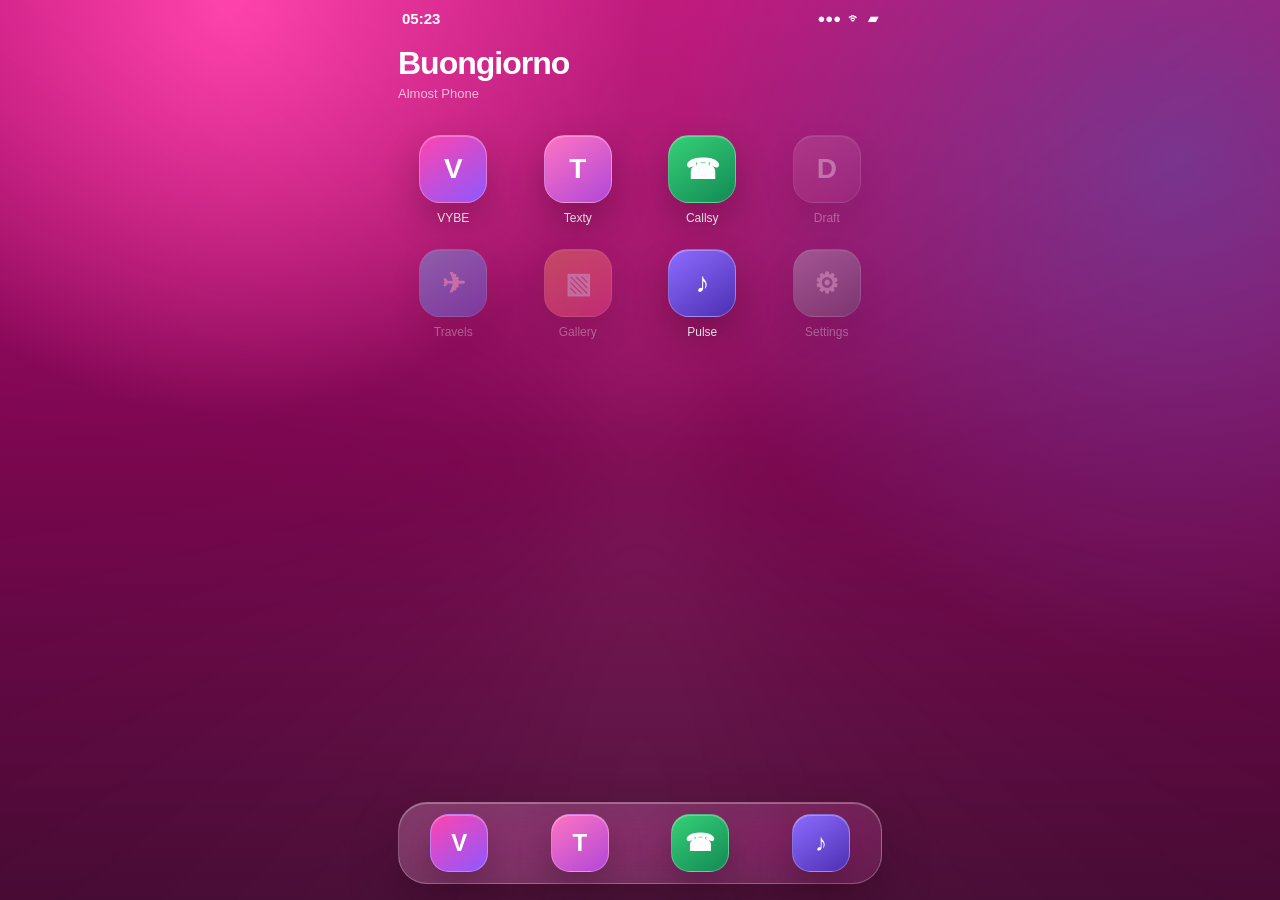
==== index.html @ 75e50e8e "Update index.html" ====
<!doctype html>
<html lang="it">
<head>
<meta charset="utf-8">
<meta name="viewport" content="width=device-width,initial-scale=1,viewport-fit=cover,user-scalable=no">
<meta name="theme-color" content="#a20b68">
<meta name="apple-mobile-web-app-capable" content="yes">
<meta name="apple-mobile-web-app-status-bar-style" content="black-translucent">
<meta name="apple-mobile-web-app-title" content="Almost Phone">
<title>Almost Phone</title>

<style>
:root{
  --pink:#ff2aa3;
  --violet:#8e58ff;
  --line:rgba(255,255,255,.26);
}
*{box-sizing:border-box;-webkit-tap-highlight-color:transparent}
html,body{
  margin:0;
  min-height:100%;
  font-family:-apple-system,BlinkMacSystemFont,"SF Pro Display","Segoe UI",sans-serif;
  color:#fff;
  background:
    radial-gradient(circle at 18% 0,#ff3faa 0,transparent 30%),
    radial-gradient(circle at 92% 18%,#71318a 0,transparent 36%),
    linear-gradient(180deg,#b30970,#42052f 100%);
  overflow:hidden;
}
body:before{
  content:"";
  position:fixed;
  inset:-18%;
  background:conic-gradient(from 90deg,transparent,#ffffff12,transparent,#ff73c42f,transparent);
  filter:blur(46px);
  animation:drift 12s ease-in-out infinite alternate;
}
@keyframes drift{
  to{transform:translate3d(6%,-3%,0) rotate(8deg)}
}
.phone{
  position:relative;
  z-index:1;
  min-height:100svh;
  max-width:520px;
  margin:0 auto;
  padding:
    calc(env(safe-area-inset-top) + 10px)
    18px
    calc(env(safe-area-inset-bottom) + 16px);
  display:flex;
  flex-direction:column;
}
.statusbar{
  display:flex;
  align-items:center;
  justify-content:space-between;
  padding:0 4px 18px;
  font-size:15px;
  font-weight:700;
}
.status-icons{
  display:flex;
  align-items:center;
  gap:7px;
  font-size:13px;
}
.header{
  margin-top:2px;
}
.header h1{
  margin:0;
  font-size:32px;
  line-height:1;
  letter-spacing:-1px;
}
.header p{
  margin:7px 0 0;
  font-size:13px;
  opacity:.68;
}
.grid{
  display:grid;
  grid-template-columns:repeat(4,1fr);
  gap:24px 14px;
  margin-top:34px;
}
.app-link{
  text-decoration:none;
  color:#fff;
  text-align:center;
  font-size:12px;
}
.icon{
  width:68px;
  height:68px;
  margin:0 auto 8px;
  border-radius:21px;
  display:grid;
  place-items:center;
  font-size:28px;
  font-weight:700;
  border:1px solid var(--line);
  box-shadow:
    0 16px 34px rgba(39,0,24,.28),
    inset 0 1px 0 rgba(255,255,255,.28);
  backdrop-filter:blur(20px) saturate(160%);
  -webkit-backdrop-filter:blur(20px) saturate(160%);
}
.icon.vybe{
  background:linear-gradient(145deg,#ff44ae,#8e58ff);
}
.icon.texty{
  background:linear-gradient(145deg,#ff74c2,#b147d8);
}
.icon.callsy{
  background:linear-gradient(145deg,#36d177,#138a55);
}
.icon.draft{
  background:linear-gradient(145deg,rgba(255,255,255,.30),rgba(255,255,255,.10));
}
.icon.travels{
  background:linear-gradient(145deg,#55c9ff,#5877ff);
}
.icon.gallery{
  background:linear-gradient(145deg,#ff9e5c,#ff4f8a);
}
.icon.pulse{
  background:linear-gradient(145deg,#8d6cff,#4d2fb2);
}
.icon.settings{
  background:linear-gradient(145deg,#b7b7c8,#66667a);
}
.app-link:active .icon{
  transform:scale(.94);
}
.disabled{
  opacity:.38;
  pointer-events:none;
}
.spacer{flex:1}
.dock{
  height:82px;
  border-radius:29px;
  display:flex;
  align-items:center;
  justify-content:space-around;
  background:linear-gradient(135deg,rgba(255,255,255,.20),rgba(255,255,255,.08));
  border:1px solid var(--line);
  box-shadow:
    0 24px 50px rgba(45,0,27,.32),
    inset 0 1px 0 rgba(255,255,255,.30);
  backdrop-filter:blur(24px) saturate(160%);
  -webkit-backdrop-filter:blur(24px) saturate(160%);
}
.dock .icon{
  width:58px;
  height:58px;
  border-radius:19px;
  margin:0;
  font-size:24px;
}
@media(max-width:390px){
  .grid{gap:22px 8px}
  .icon{width:62px;height:62px;border-radius:19px}
}
</style>
</head>

<body>
<main class="phone">
  <div class="statusbar">
    <span id="time">09:41</span>
    <div class="status-icons">
      <span>●●●</span>
      <span>ᯤ</span>
      <span>▰</span>
    </div>
  </div>

  <section class="header">
    <h1>Buongiorno</h1>
    <p>Almost Phone</p>
  </section>

  <section class="grid">
    <a class="app-link" href="apps/vybe/index.html">
      <div class="icon vybe">V</div>
      <span>VYBE</span>
    </a>

    <a class="app-link" href="apps/texty/index.html">
      <div class="icon texty">T</div>
      <span>Texty</span>
    </a>

    <a class="app-link" href="apps/callsy/index.html">
      <div class="icon callsy">☎</div>
      <span>Callsy</span>
    </a>

    <div class="app-link disabled">
      <div class="icon draft">D</div>
      <span>Draft</span>
    </div>

    <div class="app-link disabled">
      <div class="icon travels">✈</div>
      <span>Travels</span>
    </div>

    <div class="app-link disabled">
      <div class="icon gallery">▧</div>
      <span>Gallery</span>
    </div>

    <a class="app-link" href="apps/pulse/index.html">
  <div class="icon pulse">♪</div>
  <span>Pulse</span>
</a>

    <div class="app-link disabled">
      <div class="icon settings">⚙</div>
      <span>Settings</span>
    </div>
  </section>

  <div class="spacer"></div>

  <nav class="dock">
    <a class="app-link" href="apps/vybe/index.html">
      <div class="icon vybe">V</div>
    </a>

    <a class="app-link" href="apps/texty/index.html">
      <div class="icon texty">T</div>
    </a>

    <a class="app-link" href="apps/callsy/index.html">
      <div class="icon callsy">☎</div>
    </a>

   <a class="app-link" href="apps/pulse/index.html">
  <div class="icon pulse">♪</div>
</a>
  </nav>
</main>

<script>
function updateTime(){
  document.getElementById("time").textContent =
    new Date().toLocaleTimeString("it-IT",{
      hour:"2-digit",
      minute:"2-digit"
    });
}
updateTime();
setInterval(updateTime,30000);
</script>
</body>
</html>
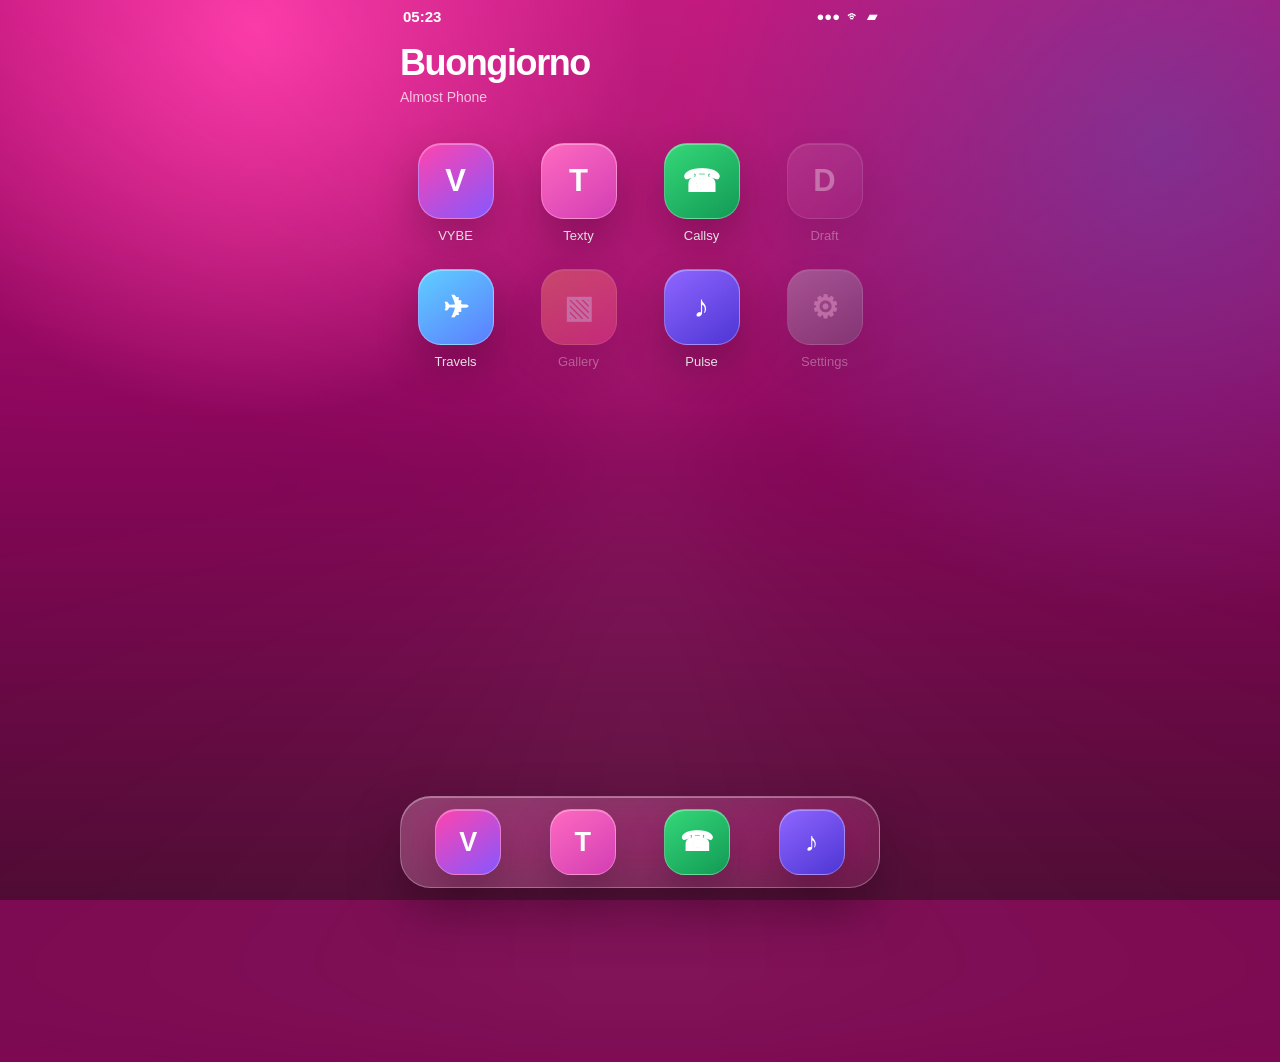
==== commit deae618f: "Update index.html" ====
--- a/index.html
+++ b/index.html
@@ -3,8 +3,9 @@
 <head>
 <meta charset="utf-8">
 <meta name="viewport" content="width=device-width,initial-scale=1,viewport-fit=cover,user-scalable=no">
-<meta name="theme-color" content="#a20b68">
+<meta name="theme-color" content="#7a064f">
 <meta name="apple-mobile-web-app-capable" content="yes">
+<meta name="mobile-web-app-capable" content="yes">
 <meta name="apple-mobile-web-app-status-bar-style" content="black-translucent">
 <meta name="apple-mobile-web-app-title" content="Almost Phone">
 <title>Almost Phone</title>
@@ -13,156 +14,253 @@
 :root{
   --pink:#ff2aa3;
   --violet:#8e58ff;
-  --line:rgba(255,255,255,.26);
-}
-*{box-sizing:border-box;-webkit-tap-highlight-color:transparent}
-html,body{
+  --green:#2fc86d;
+  --line:rgba(255,255,255,.28);
+  --shadow:0 18px 40px rgba(35,0,25,.28);
+}
+
+*{
+  box-sizing:border-box;
+  -webkit-tap-highlight-color:transparent;
+}
+
+html,
+body{
   margin:0;
+  width:100%;
   min-height:100%;
+  height:100%;
+  background:#7a064f;
+}
+
+body{
+  position:fixed;
+  inset:0;
+  overflow:hidden;
+  color:#fff;
   font-family:-apple-system,BlinkMacSystemFont,"SF Pro Display","Segoe UI",sans-serif;
-  color:#fff;
   background:
-    radial-gradient(circle at 18% 0,#ff3faa 0,transparent 30%),
-    radial-gradient(circle at 92% 18%,#71318a 0,transparent 36%),
-    linear-gradient(180deg,#b30970,#42052f 100%);
-  overflow:hidden;
-}
-body:before{
+    radial-gradient(circle at 20% 3%,rgba(255,58,169,.95) 0,transparent 29%),
+    radial-gradient(circle at 91% 16%,rgba(118,48,145,.90) 0,transparent 34%),
+    linear-gradient(180deg,#b60b72 0%,#8d075d 45%,#4b072f 100%);
+}
+
+body::before{
   content:"";
-  position:fixed;
+  position:absolute;
   inset:-18%;
-  background:conic-gradient(from 90deg,transparent,#ffffff12,transparent,#ff73c42f,transparent);
-  filter:blur(46px);
-  animation:drift 12s ease-in-out infinite alternate;
-}
+  pointer-events:none;
+  background:
+    conic-gradient(
+      from 90deg,
+      transparent,
+      rgba(255,255,255,.06),
+      transparent,
+      rgba(255,105,194,.18),
+      transparent
+    );
+  filter:blur(48px);
+  animation:drift 14s ease-in-out infinite alternate;
+}
+
 @keyframes drift{
-  to{transform:translate3d(6%,-3%,0) rotate(8deg)}
-}
+  to{transform:translate3d(5%,-3%,0) rotate(7deg)}
+}
+
 .phone{
   position:relative;
   z-index:1;
-  min-height:100svh;
+  width:100%;
+  height:100dvh;
+  min-height:100dvh;
   max-width:520px;
   margin:0 auto;
   padding:
-    calc(env(safe-area-inset-top) + 10px)
-    18px
-    calc(env(safe-area-inset-bottom) + 16px);
+    calc(env(safe-area-inset-top) + 8px)
+    20px
+    calc(env(safe-area-inset-bottom) + 12px);
   display:flex;
   flex-direction:column;
 }
+
 .statusbar{
   display:flex;
   align-items:center;
   justify-content:space-between;
-  padding:0 4px 18px;
+  padding:0 3px 18px;
   font-size:15px;
   font-weight:700;
 }
+
 .status-icons{
   display:flex;
   align-items:center;
   gap:7px;
   font-size:13px;
 }
+
 .header{
   margin-top:2px;
 }
+
 .header h1{
   margin:0;
-  font-size:32px;
+  font-size:36px;
   line-height:1;
-  letter-spacing:-1px;
-}
+  letter-spacing:-1.4px;
+}
+
 .header p{
-  margin:7px 0 0;
-  font-size:13px;
-  opacity:.68;
-}
+  margin:8px 0 0;
+  font-size:14px;
+  opacity:.72;
+}
+
 .grid{
   display:grid;
   grid-template-columns:repeat(4,1fr);
-  gap:24px 14px;
-  margin-top:34px;
-}
+  gap:26px 12px;
+  margin-top:38px;
+}
+
 .app-link{
   text-decoration:none;
   color:#fff;
   text-align:center;
-  font-size:12px;
-}
+  font-size:13px;
+}
+
 .icon{
-  width:68px;
-  height:68px;
-  margin:0 auto 8px;
-  border-radius:21px;
+  width:76px;
+  height:76px;
+  margin:0 auto 9px;
+  border-radius:23px;
   display:grid;
   place-items:center;
-  font-size:28px;
+  font-size:31px;
   font-weight:700;
   border:1px solid var(--line);
   box-shadow:
-    0 16px 34px rgba(39,0,24,.28),
-    inset 0 1px 0 rgba(255,255,255,.28);
-  backdrop-filter:blur(20px) saturate(160%);
-  -webkit-backdrop-filter:blur(20px) saturate(160%);
-}
+    var(--shadow),
+    inset 0 1px 0 rgba(255,255,255,.32);
+  backdrop-filter:blur(20px) saturate(165%);
+  -webkit-backdrop-filter:blur(20px) saturate(165%);
+  transition:transform .14s ease;
+}
+
+.app-link:active .icon{
+  transform:scale(.92);
+}
+
 .icon.vybe{
-  background:linear-gradient(145deg,#ff44ae,#8e58ff);
-}
+  background:linear-gradient(145deg,#ff44ae,#8657ff);
+}
+
 .icon.texty{
-  background:linear-gradient(145deg,#ff74c2,#b147d8);
-}
+  background:linear-gradient(145deg,#ff6ac0,#d23eb4);
+}
+
 .icon.callsy{
-  background:linear-gradient(145deg,#36d177,#138a55);
-}
+  background:linear-gradient(145deg,#35d879,#129a55);
+}
+
+.icon.pulse{
+  background:linear-gradient(145deg,#8f66ff,#4d35d4);
+}
+
 .icon.draft{
-  background:linear-gradient(145deg,rgba(255,255,255,.30),rgba(255,255,255,.10));
-}
+  background:linear-gradient(145deg,rgba(255,255,255,.26),rgba(255,255,255,.08));
+}
+
 .icon.travels{
-  background:linear-gradient(145deg,#55c9ff,#5877ff);
-}
+  background:linear-gradient(145deg,#5fcfff,#5b7dff);
+}
+
 .icon.gallery{
-  background:linear-gradient(145deg,#ff9e5c,#ff4f8a);
-}
-.icon.pulse{
-  background:linear-gradient(145deg,#8d6cff,#4d2fb2);
-}
+  background:linear-gradient(145deg,#ff9c66,#ff4f91);
+}
+
 .icon.settings{
-  background:linear-gradient(145deg,#b7b7c8,#66667a);
-}
-.app-link:active .icon{
-  transform:scale(.94);
-}
+  background:linear-gradient(145deg,#b8b8ca,#6b6b7c);
+}
+
 .disabled{
   opacity:.38;
   pointer-events:none;
 }
-.spacer{flex:1}
+
+.spacer{
+  flex:1;
+  min-height:20px;
+}
+
 .dock{
-  height:82px;
-  border-radius:29px;
+  flex:0 0 auto;
+  height:92px;
+  border-radius:31px;
   display:flex;
   align-items:center;
   justify-content:space-around;
-  background:linear-gradient(135deg,rgba(255,255,255,.20),rgba(255,255,255,.08));
-  border:1px solid var(--line);
+  padding:0 10px;
+  background:
+    linear-gradient(
+      135deg,
+      rgba(255,255,255,.22),
+      rgba(255,255,255,.08)
+    );
+  border:1px solid rgba(255,255,255,.30);
   box-shadow:
-    0 24px 50px rgba(45,0,27,.32),
-    inset 0 1px 0 rgba(255,255,255,.30);
-  backdrop-filter:blur(24px) saturate(160%);
-  -webkit-backdrop-filter:blur(24px) saturate(160%);
-}
+    0 24px 52px rgba(38,0,25,.35),
+    inset 0 1px 0 rgba(255,255,255,.34);
+  backdrop-filter:blur(26px) saturate(170%);
+  -webkit-backdrop-filter:blur(26px) saturate(170%);
+}
+
 .dock .icon{
-  width:58px;
-  height:58px;
-  border-radius:19px;
+  width:66px;
+  height:66px;
   margin:0;
-  font-size:24px;
-}
-@media(max-width:390px){
-  .grid{gap:22px 8px}
-  .icon{width:62px;height:62px;border-radius:19px}
+  border-radius:21px;
+  font-size:27px;
+}
+
+@media(max-width:430px){
+  .phone{
+    padding-left:16px;
+    padding-right:16px;
+  }
+
+  .grid{
+    gap:24px 8px;
+  }
+
+  .icon{
+    width:72px;
+    height:72px;
+    border-radius:22px;
+  }
+
+  .dock .icon{
+    width:62px;
+    height:62px;
+  }
+}
+
+@media(max-width:375px){
+  .icon{
+    width:66px;
+    height:66px;
+    font-size:27px;
+  }
+
+  .dock{
+    height:84px;
+  }
+
+  .dock .icon{
+    width:58px;
+    height:58px;
+  }
 }
 </style>
 </head>
@@ -171,6 +269,7 @@
 <main class="phone">
   <div class="statusbar">
     <span id="time">09:41</span>
+
     <div class="status-icons">
       <span>●●●</span>
       <span>ᯤ</span>
@@ -204,10 +303,10 @@
       <span>Draft</span>
     </div>
 
-    <div class="app-link disabled">
+    <a class="app-link" href="apps/travels/index.html">
       <div class="icon travels">✈</div>
       <span>Travels</span>
-    </div>
+    </a>
 
     <div class="app-link disabled">
       <div class="icon gallery">▧</div>
@@ -215,9 +314,9 @@
     </div>
 
     <a class="app-link" href="apps/pulse/index.html">
-  <div class="icon pulse">♪</div>
-  <span>Pulse</span>
-</a>
+      <div class="icon pulse">♪</div>
+      <span>Pulse</span>
+    </a>
 
     <div class="app-link disabled">
       <div class="icon settings">⚙</div>
@@ -240,9 +339,9 @@
       <div class="icon callsy">☎</div>
     </a>
 
-   <a class="app-link" href="apps/pulse/index.html">
-  <div class="icon pulse">♪</div>
-</a>
+    <a class="app-link" href="apps/pulse/index.html">
+      <div class="icon pulse">♪</div>
+    </a>
   </nav>
 </main>
 
@@ -254,6 +353,7 @@
       minute:"2-digit"
     });
 }
+
 updateTime();
 setInterval(updateTime,30000);
 </script>
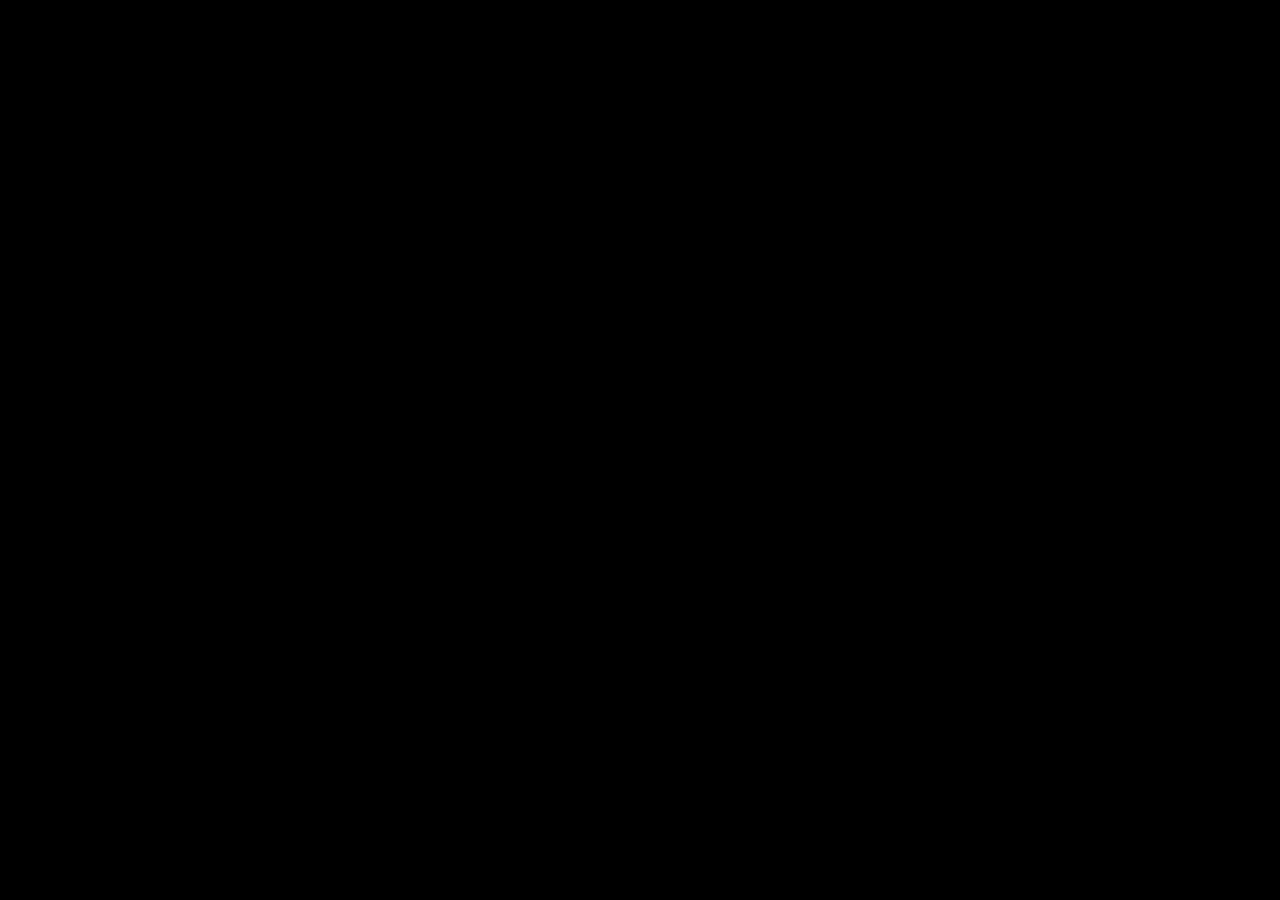
==== commit 4bebc3b2: "Update index.html" ====
--- a/index.html
+++ b/index.html
@@ -3,359 +3,142 @@
 <head>
 <meta charset="utf-8">
 <meta name="viewport" content="width=device-width,initial-scale=1,viewport-fit=cover,user-scalable=no">
-<meta name="theme-color" content="#7a064f">
+<meta name="theme-color" content="#000000">
 <meta name="apple-mobile-web-app-capable" content="yes">
 <meta name="mobile-web-app-capable" content="yes">
 <meta name="apple-mobile-web-app-status-bar-style" content="black-translucent">
 <meta name="apple-mobile-web-app-title" content="Almost Phone">
 <title>Almost Phone</title>
-
 <style>
-:root{
-  --pink:#ff2aa3;
-  --violet:#8e58ff;
-  --green:#2fc86d;
-  --line:rgba(255,255,255,.28);
-  --shadow:0 18px 40px rgba(35,0,25,.28);
-}
-
-*{
-  box-sizing:border-box;
-  -webkit-tap-highlight-color:transparent;
-}
-
-html,
-body{
-  margin:0;
-  width:100%;
-  min-height:100%;
-  height:100%;
-  background:#7a064f;
-}
-
-body{
-  position:fixed;
-  inset:0;
-  overflow:hidden;
-  color:#fff;
-  font-family:-apple-system,BlinkMacSystemFont,"SF Pro Display","Segoe UI",sans-serif;
-  background:
-    radial-gradient(circle at 20% 3%,rgba(255,58,169,.95) 0,transparent 29%),
-    radial-gradient(circle at 91% 16%,rgba(118,48,145,.90) 0,transparent 34%),
-    linear-gradient(180deg,#b60b72 0%,#8d075d 45%,#4b072f 100%);
-}
-
-body::before{
-  content:"";
-  position:absolute;
-  inset:-18%;
-  pointer-events:none;
-  background:
-    conic-gradient(
-      from 90deg,
-      transparent,
-      rgba(255,255,255,.06),
-      transparent,
-      rgba(255,105,194,.18),
-      transparent
-    );
-  filter:blur(48px);
-  animation:drift 14s ease-in-out infinite alternate;
-}
-
-@keyframes drift{
-  to{transform:translate3d(5%,-3%,0) rotate(7deg)}
-}
-
-.phone{
-  position:relative;
-  z-index:1;
-  width:100%;
-  height:100dvh;
-  min-height:100dvh;
-  max-width:520px;
-  margin:0 auto;
-  padding:
-    calc(env(safe-area-inset-top) + 8px)
-    20px
-    calc(env(safe-area-inset-bottom) + 12px);
-  display:flex;
-  flex-direction:column;
-}
-
-.statusbar{
-  display:flex;
-  align-items:center;
-  justify-content:space-between;
-  padding:0 3px 18px;
-  font-size:15px;
-  font-weight:700;
-}
-
-.status-icons{
-  display:flex;
-  align-items:center;
-  gap:7px;
-  font-size:13px;
-}
-
-.header{
-  margin-top:2px;
-}
-
-.header h1{
-  margin:0;
-  font-size:36px;
-  line-height:1;
-  letter-spacing:-1.4px;
-}
-
-.header p{
-  margin:8px 0 0;
-  font-size:14px;
-  opacity:.72;
-}
-
-.grid{
-  display:grid;
-  grid-template-columns:repeat(4,1fr);
-  gap:26px 12px;
-  margin-top:38px;
-}
-
-.app-link{
-  text-decoration:none;
-  color:#fff;
-  text-align:center;
-  font-size:13px;
-}
-
-.icon{
-  width:76px;
-  height:76px;
-  margin:0 auto 9px;
-  border-radius:23px;
-  display:grid;
-  place-items:center;
-  font-size:31px;
-  font-weight:700;
-  border:1px solid var(--line);
-  box-shadow:
-    var(--shadow),
-    inset 0 1px 0 rgba(255,255,255,.32);
-  backdrop-filter:blur(20px) saturate(165%);
-  -webkit-backdrop-filter:blur(20px) saturate(165%);
-  transition:transform .14s ease;
-}
-
-.app-link:active .icon{
-  transform:scale(.92);
-}
-
-.icon.vybe{
-  background:linear-gradient(145deg,#ff44ae,#8657ff);
-}
-
-.icon.texty{
-  background:linear-gradient(145deg,#ff6ac0,#d23eb4);
-}
-
-.icon.callsy{
-  background:linear-gradient(145deg,#35d879,#129a55);
-}
-
-.icon.pulse{
-  background:linear-gradient(145deg,#8f66ff,#4d35d4);
-}
-
-.icon.draft{
-  background:linear-gradient(145deg,rgba(255,255,255,.26),rgba(255,255,255,.08));
-}
-
-.icon.travels{
-  background:linear-gradient(145deg,#5fcfff,#5b7dff);
-}
-
-.icon.gallery{
-  background:linear-gradient(145deg,#ff9c66,#ff4f91);
-}
-
-.icon.settings{
-  background:linear-gradient(145deg,#b8b8ca,#6b6b7c);
-}
-
-.disabled{
-  opacity:.38;
-  pointer-events:none;
-}
-
-.spacer{
-  flex:1;
-  min-height:20px;
-}
-
-.dock{
-  flex:0 0 auto;
-  height:92px;
-  border-radius:31px;
-  display:flex;
-  align-items:center;
-  justify-content:space-around;
-  padding:0 10px;
-  background:
-    linear-gradient(
-      135deg,
-      rgba(255,255,255,.22),
-      rgba(255,255,255,.08)
-    );
-  border:1px solid rgba(255,255,255,.30);
-  box-shadow:
-    0 24px 52px rgba(38,0,25,.35),
-    inset 0 1px 0 rgba(255,255,255,.34);
-  backdrop-filter:blur(26px) saturate(170%);
-  -webkit-backdrop-filter:blur(26px) saturate(170%);
-}
-
-.dock .icon{
-  width:66px;
-  height:66px;
-  margin:0;
-  border-radius:21px;
-  font-size:27px;
-}
-
-@media(max-width:430px){
-  .phone{
-    padding-left:16px;
-    padding-right:16px;
-  }
-
-  .grid{
-    gap:24px 8px;
-  }
-
-  .icon{
-    width:72px;
-    height:72px;
-    border-radius:22px;
-  }
-
-  .dock .icon{
-    width:62px;
-    height:62px;
-  }
-}
-
-@media(max-width:375px){
-  .icon{
-    width:66px;
-    height:66px;
-    font-size:27px;
-  }
-
-  .dock{
-    height:84px;
-  }
-
-  .dock .icon{
-    width:58px;
-    height:58px;
-  }
-}
+:root{--pink:#ff2aa3;--violet:#8e58ff;--line:rgba(255,255,255,.28)}
+*{box-sizing:border-box;-webkit-tap-highlight-color:transparent}
+html,body{margin:0;width:100%;height:100%;overflow:hidden;font-family:-apple-system,BlinkMacSystemFont,"SF Pro Display","Segoe UI",sans-serif;color:#fff;background:#000}
+button,input,select{font:inherit;color:inherit}
+.phone{position:relative;width:100%;height:100dvh;max-width:520px;margin:auto;overflow:hidden;background:#000}
+.screen{position:absolute;inset:0;display:none}.screen.active{display:block}
+#standby{background:#000}
+#lockscreen,#home{background:radial-gradient(circle at 20% 0,rgba(255,58,169,.9) 0,transparent 31%),radial-gradient(circle at 92% 16%,rgba(118,48,145,.88) 0,transparent 35%),linear-gradient(180deg,#b60b72 0%,#8d075d 45%,#4b072f 100%)}
+.lock-content{height:100%;padding:calc(env(safe-area-inset-top) + 18px) 18px calc(env(safe-area-inset-bottom) + 18px)}
+.lock-top{text-align:center;margin-top:16px}.lock-time{font-size:82px;font-weight:200;letter-spacing:-5px;line-height:.95}.lock-date{margin-top:10px;font-size:17px;opacity:.78}
+.notifications{margin-top:42px;display:grid;gap:10px}
+.notification{display:flex;align-items:center;gap:12px;padding:13px 14px;border-radius:22px;background:linear-gradient(135deg,rgba(255,255,255,.20),rgba(255,255,255,.08));border:1px solid rgba(255,255,255,.25);backdrop-filter:blur(22px) saturate(160%);box-shadow:0 16px 35px rgba(35,0,25,.24)}
+.notif-icon{width:44px;height:44px;border-radius:15px;display:grid;place-items:center;font-weight:700;flex:0 0 auto}.notif-icon.texty{background:linear-gradient(145deg,#ff6ac0,#d23eb4)}.notif-icon.callsy{background:linear-gradient(145deg,#35d879,#129a55)}.notif-icon.vybe{background:linear-gradient(145deg,#ff44ae,#8657ff)}
+.notif-copy{min-width:0;flex:1}.notif-copy b{display:block;font-size:13px}.notif-copy p{margin:3px 0 0;font-size:12px;opacity:.76;white-space:nowrap;overflow:hidden;text-overflow:ellipsis}.notif-time{font-size:10px;opacity:.6}
+.lock-bottom{position:absolute;left:18px;right:18px;bottom:calc(env(safe-area-inset-bottom) + 20px)}.quick-row{display:flex;justify-content:space-between}.quick{width:54px;height:54px;border-radius:50%;border:0;background:rgba(20,0,14,.32);font-size:22px}.swipe{text-align:center;margin-top:16px;font-size:12px;opacity:.72}
+.home-inner{height:100%;padding:calc(env(safe-area-inset-top) + 10px) 18px calc(env(safe-area-inset-bottom) + 14px);display:flex;flex-direction:column}
+.statusbar{display:flex;justify-content:space-between;padding:0 3px 18px;font-size:15px;font-weight:700}.header h1{margin:0;font-size:36px;letter-spacing:-1.4px}.header p{margin:8px 0 0;font-size:14px;opacity:.72}
+.grid{display:grid;grid-template-columns:repeat(4,1fr);gap:26px 12px;margin-top:38px}.app-link{text-decoration:none;color:#fff;text-align:center;font-size:13px}
+.icon{width:76px;height:76px;margin:0 auto 9px;border-radius:23px;display:grid;place-items:center;font-size:31px;font-weight:700;border:1px solid var(--line);box-shadow:0 18px 40px rgba(35,0,25,.28),inset 0 1px 0 rgba(255,255,255,.32)}
+.icon.vybe{background:linear-gradient(145deg,#ff44ae,#8657ff)}.icon.texty{background:linear-gradient(145deg,#ff6ac0,#d23eb4)}.icon.callsy{background:linear-gradient(145deg,#35d879,#129a55)}.icon.pulse{background:linear-gradient(145deg,#8f66ff,#4d35d4)}.icon.travels{background:linear-gradient(145deg,#5fcfff,#5b7dff)}.icon.disabled{background:linear-gradient(145deg,rgba(255,255,255,.26),rgba(255,255,255,.08));opacity:.38}
+.spacer{flex:1}.dock{height:92px;border-radius:31px;display:flex;align-items:center;justify-content:space-around;padding:0 10px;background:linear-gradient(135deg,rgba(255,255,255,.22),rgba(255,255,255,.08));border:1px solid rgba(255,255,255,.30);backdrop-filter:blur(26px) saturate(170%)}.dock .icon{width:66px;height:66px;margin:0;border-radius:21px;font-size:27px}
+.slide-up{animation:slideUp .48s cubic-bezier(.2,.8,.2,1)}@keyframes slideUp{from{transform:translateY(100%);filter:blur(8px);opacity:.4}to{transform:translateY(0);filter:blur(0);opacity:1}}
+.director-hit{position:fixed;right:0;top:0;width:90px;height:90px;z-index:80;opacity:0}
+.panel{position:fixed;inset:0;z-index:100;display:none;align-items:center;justify-content:center;background:rgba(0,0,0,.72);padding:20px}.panel.open{display:flex}
+.panel-card{width:min(460px,100%);max-height:90dvh;overflow:auto;border-radius:28px;padding:18px;background:linear-gradient(135deg,rgba(255,255,255,.20),rgba(255,255,255,.08));border:1px solid rgba(255,255,255,.24);backdrop-filter:blur(24px)}
+.panel-head{display:flex;justify-content:space-between;align-items:center}.panel-head h2{margin:0;font-size:20px}.close{width:40px;height:40px;border:0;border-radius:14px;background:rgba(255,255,255,.12)}
+.field{margin:12px 0}.field label{display:block;font-size:11px;opacity:.72;margin-bottom:5px}.field input,.field select{width:100%;border:1px solid rgba(255,255,255,.14);outline:0;background:rgba(255,255,255,.08);border-radius:15px;padding:12px}
+.primary,.secondary{width:100%;border:0;border-radius:15px;padding:12px;margin-top:8px}.primary{background:linear-gradient(145deg,var(--pink),var(--violet))}.secondary{background:rgba(255,255,255,.10)}
 </style>
 </head>
+<body>
+<div class="phone">
+<section id="standby" class="screen active"></section>
+<section id="lockscreen" class="screen">
+  <div class="lock-content">
+    <div class="lock-top"><div class="lock-time" id="lockTime">09:41</div><div class="lock-date" id="lockDate">Venerdì 10 luglio</div></div>
+    <div class="notifications" id="notifications"></div>
+    <div class="lock-bottom"><div class="quick-row"><button class="quick">◉</button><button class="quick">◎</button></div><div class="swipe">Scorri verso l’alto per sbloccare</div></div>
+  </div>
+</section>
+<section id="home" class="screen">
+  <div class="home-inner">
+    <div class="statusbar"><span id="homeTime">09:41</span><span>●●● ᯤ ▰</span></div>
+    <section class="header"><h1>Buongiorno</h1><p>Almost Phone</p></section>
+    <section class="grid">
+      <a class="app-link" href="apps/vybe/index.html"><div class="icon vybe">V</div><span>VYBE</span></a>
+      <a class="app-link" href="apps/texty/index.html"><div class="icon texty">T</div><span>Texty</span></a>
+      <a class="app-link" href="apps/callsy/index.html"><div class="icon callsy">☎</div><span>Callsy</span></a>
+      <div class="app-link"><div class="icon disabled">D</div><span>Draft</span></div>
+      <a class="app-link" href="apps/travels/index.html"><div class="icon travels">✈</div><span>Travels</span></a>
+      <div class="app-link"><div class="icon disabled">▧</div><span>Gallery</span></div>
+      <a class="app-link" href="apps/pulse/index.html"><div class="icon pulse">♪</div><span>Pulse</span></a>
+      <div class="app-link"><div class="icon disabled">⚙</div><span>Settings</span></div>
+    </section>
+    <div class="spacer"></div>
+    <nav class="dock">
+      <a class="app-link" href="apps/vybe/index.html"><div class="icon vybe">V</div></a>
+      <a class="app-link" href="apps/texty/index.html"><div class="icon texty">T</div></a>
+      <a class="app-link" href="apps/callsy/index.html"><div class="icon callsy">☎</div></a>
+      <a class="app-link" href="apps/pulse/index.html"><div class="icon pulse">♪</div></a>
+    </nav>
+  </div>
+</section>
+</div>
 
-<body>
-<main class="phone">
-  <div class="statusbar">
-    <span id="time">09:41</span>
+<button class="director-hit" id="directorHit"></button>
 
-    <div class="status-icons">
-      <span>●●●</span>
-      <span>ᯤ</span>
-      <span>▰</span>
-    </div>
-  </div>
-
-  <section class="header">
-    <h1>Buongiorno</h1>
-    <p>Almost Phone</p>
-  </section>
-
-  <section class="grid">
-    <a class="app-link" href="apps/vybe/index.html">
-      <div class="icon vybe">V</div>
-      <span>VYBE</span>
-    </a>
-
-    <a class="app-link" href="apps/texty/index.html">
-      <div class="icon texty">T</div>
-      <span>Texty</span>
-    </a>
-
-    <a class="app-link" href="apps/callsy/index.html">
-      <div class="icon callsy">☎</div>
-      <span>Callsy</span>
-    </a>
-
-    <div class="app-link disabled">
-      <div class="icon draft">D</div>
-      <span>Draft</span>
-    </div>
-
-    <a class="app-link" href="apps/travels/index.html">
-      <div class="icon travels">✈</div>
-      <span>Travels</span>
-    </a>
-
-    <div class="app-link disabled">
-      <div class="icon gallery">▧</div>
-      <span>Gallery</span>
-    </div>
-
-    <a class="app-link" href="apps/pulse/index.html">
-      <div class="icon pulse">♪</div>
-      <span>Pulse</span>
-    </a>
-
-    <div class="app-link disabled">
-      <div class="icon settings">⚙</div>
-      <span>Settings</span>
-    </div>
-  </section>
-
-  <div class="spacer"></div>
-
-  <nav class="dock">
-    <a class="app-link" href="apps/vybe/index.html">
-      <div class="icon vybe">V</div>
-    </a>
-
-    <a class="app-link" href="apps/texty/index.html">
-      <div class="icon texty">T</div>
-    </a>
-
-    <a class="app-link" href="apps/callsy/index.html">
-      <div class="icon callsy">☎</div>
-    </a>
-
-    <a class="app-link" href="apps/pulse/index.html">
-      <div class="icon pulse">♪</div>
-    </a>
-  </nav>
-</main>
+<div class="panel" id="panel">
+<div class="panel-card">
+  <div class="panel-head"><h2>Regia lock screen</h2><button class="close" id="closePanel">×</button></div>
+  <div class="field"><label>Ora personalizzata</label><input id="customTime" placeholder="09:41"></div>
+  <div class="field"><label>Data personalizzata</label><input id="customDate" placeholder="Venerdì 10 luglio"></div>
+  <div class="field"><label>App</label><select id="notifApp"><option value="texty">Texty</option><option value="callsy">Callsy</option><option value="vybe">VYBE</option></select></div>
+  <div class="field"><label>Titolo</label><input id="notifTitle" placeholder="Martina"></div>
+  <div class="field"><label>Testo</label><input id="notifText" placeholder="Dove sei?"></div>
+  <button class="primary" id="addNotif">Aggiungi notifica</button>
+  <button class="secondary" id="clearNotifs">Rimuovi tutte le notifiche</button>
+  <button class="secondary" id="showLock">Mostra lock screen</button>
+  <button class="secondary" id="showHome">Mostra Home</button>
+  <button class="secondary" id="showStandby">Torna a schermo nero</button>
+</div>
+</div>
 
 <script>
-function updateTime(){
-  document.getElementById("time").textContent =
-    new Date().toLocaleTimeString("it-IT",{
-      hour:"2-digit",
-      minute:"2-digit"
-    });
+const $=id=>document.getElementById(id);
+const screens={standby:$("standby"),lockscreen:$("lockscreen"),home:$("home")};
+let notifications=JSON.parse(localStorage.getItem("lockNotifications")||"null")||[
+ {app:"texty",title:"Martina",text:"Dove sei?",time:"ora"},
+ {app:"callsy",title:"Chiamata persa",text:"Martina • 1 minuto fa",time:"1 min"},
+ {app:"vybe",title:"VYBE",text:"3 nuove foto",time:"2 min"}
+];
+
+function showScreen(name,animated=false){
+ Object.values(screens).forEach(s=>s.classList.remove("active","slide-up"));
+ screens[name].classList.add("active");
+ if(animated)screens[name].classList.add("slide-up");
 }
+function updateClock(){
+ const now=new Date();
+ const time=localStorage.getItem("lockTime")||now.toLocaleTimeString("it-IT",{hour:"2-digit",minute:"2-digit"});
+ const date=localStorage.getItem("lockDate")||now.toLocaleDateString("it-IT",{weekday:"long",day:"numeric",month:"long"});
+ $("lockTime").textContent=time;$("homeTime").textContent=time;$("lockDate").textContent=date;
+}
+function appLink(app){return app==="texty"?"apps/texty/index.html":app==="callsy"?"apps/callsy/index.html":"apps/vybe/index.html"}
+function renderNotifications(){
+ $("notifications").innerHTML=notifications.map(n=>`<div class="notification" data-app="${n.app}"><div class="notif-icon ${n.app}">${n.app==="texty"?"T":n.app==="callsy"?"☎":"V"}</div><div class="notif-copy"><b>${n.title}</b><p>${n.text}</p></div><span class="notif-time">${n.time||"ora"}</span></div>`).join("");
+ localStorage.setItem("lockNotifications",JSON.stringify(notifications));
+}
+updateClock();setInterval(updateClock,30000);renderNotifications();
 
-updateTime();
-setInterval(updateTime,30000);
+screens.standby.onclick=()=>showScreen("lockscreen",true);
+document.addEventListener("click",e=>{const n=e.target.closest(".notification");if(n)location.href=appLink(n.dataset.app)});
+
+let startY=0;
+screens.lockscreen.addEventListener("touchstart",e=>startY=e.touches[0].clientY,{passive:true});
+screens.lockscreen.addEventListener("touchend",e=>{if(startY-e.changedTouches[0].clientY>55)showScreen("home",true)},{passive:true});
+
+let taps=0,tapTimer=null;
+screens.lockscreen.addEventListener("pointerup",()=>{taps++;clearTimeout(tapTimer);if(taps>=4){$("panel").classList.add("open");taps=0}tapTimer=setTimeout(()=>taps=0,1200)});
+
+$("directorHit").onclick=()=>$("panel").classList.add("open");
+$("closePanel").onclick=()=>$("panel").classList.remove("open");
+$("addNotif").onclick=()=>{notifications.unshift({app:$("notifApp").value,title:$("notifTitle").value.trim()||"Nuova notifica",text:$("notifText").value.trim()||"Nuovo messaggio",time:"ora"});renderNotifications()};
+$("clearNotifs").onclick=()=>{notifications=[];renderNotifications()};
+$("customTime").onchange=e=>{localStorage.setItem("lockTime",e.target.value.trim());updateClock()};
+$("customDate").onchange=e=>{localStorage.setItem("lockDate",e.target.value.trim());updateClock()};
+$("showLock").onclick=()=>{$("panel").classList.remove("open");showScreen("lockscreen",true)};
+$("showHome").onclick=()=>{$("panel").classList.remove("open");showScreen("home",true)};
+$("showStandby").onclick=()=>{$("panel").classList.remove("open");showScreen("standby")};
 </script>
 </body>
 </html>
